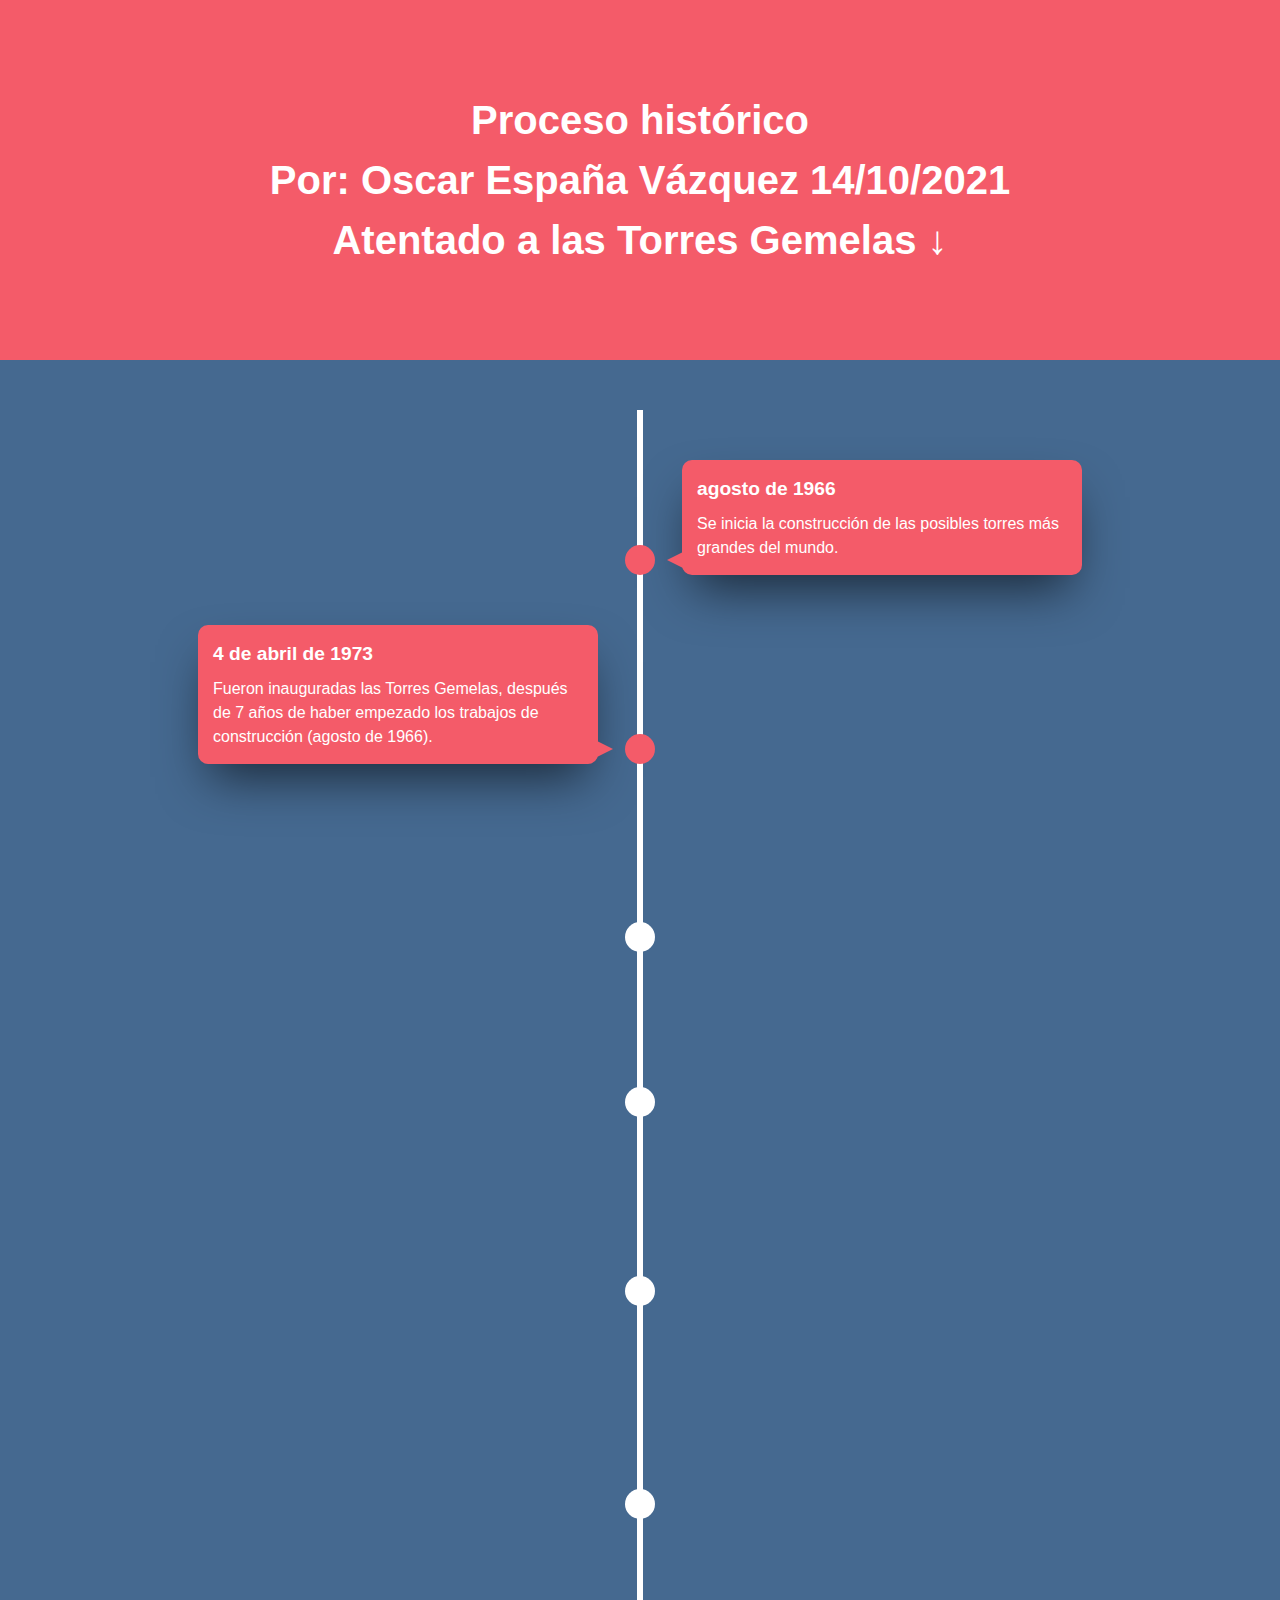
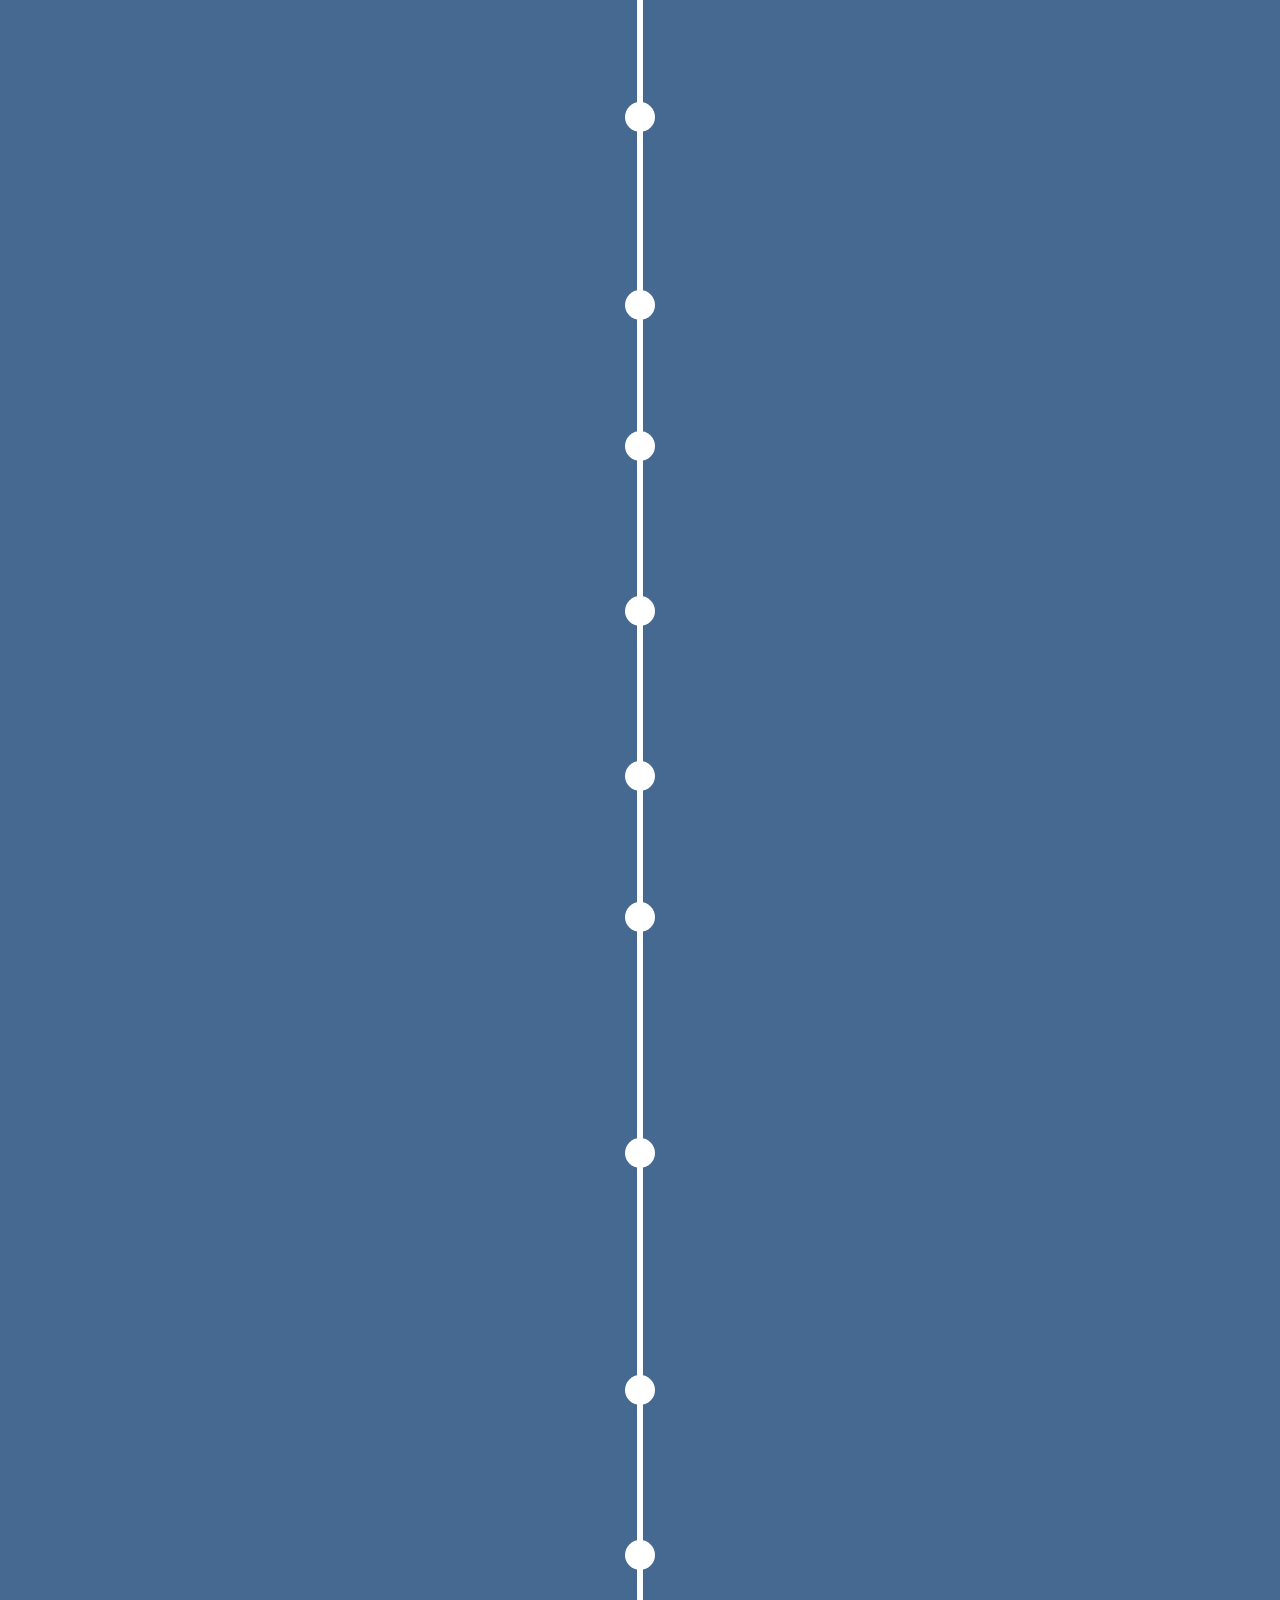
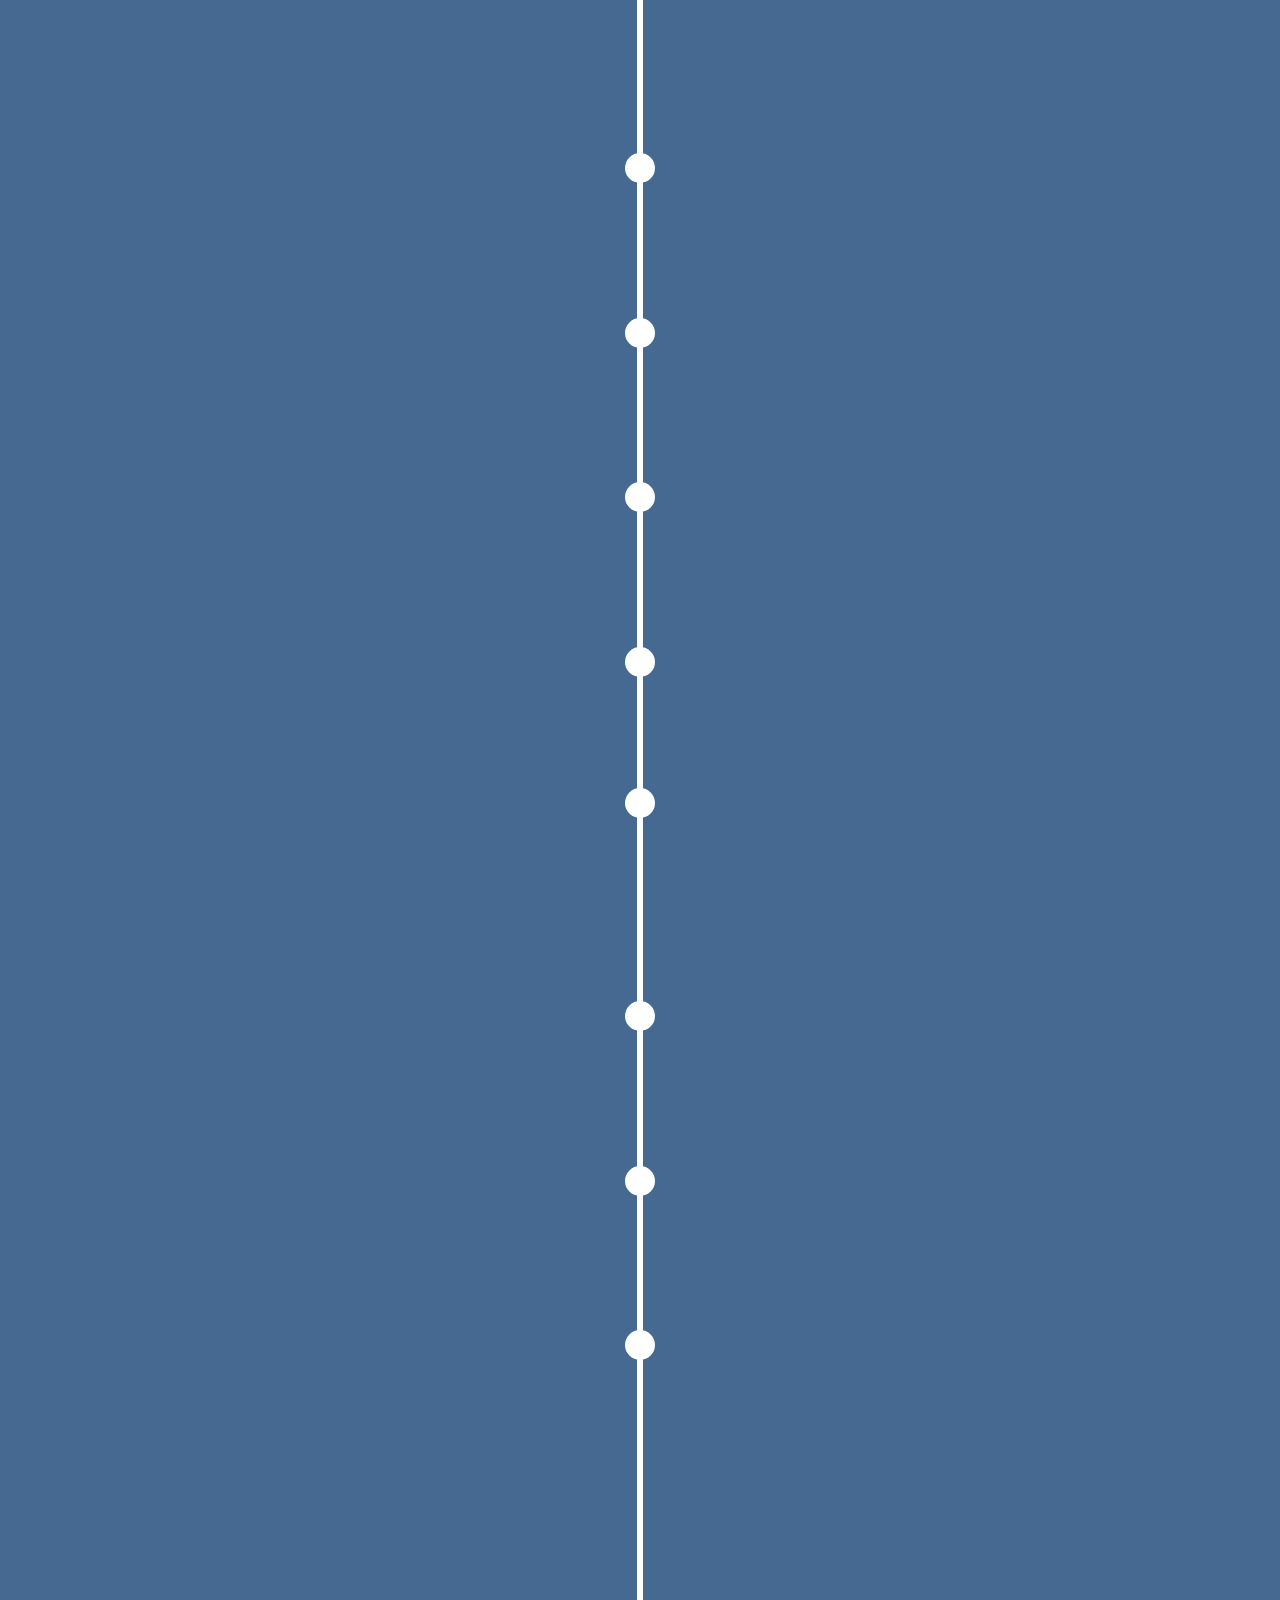
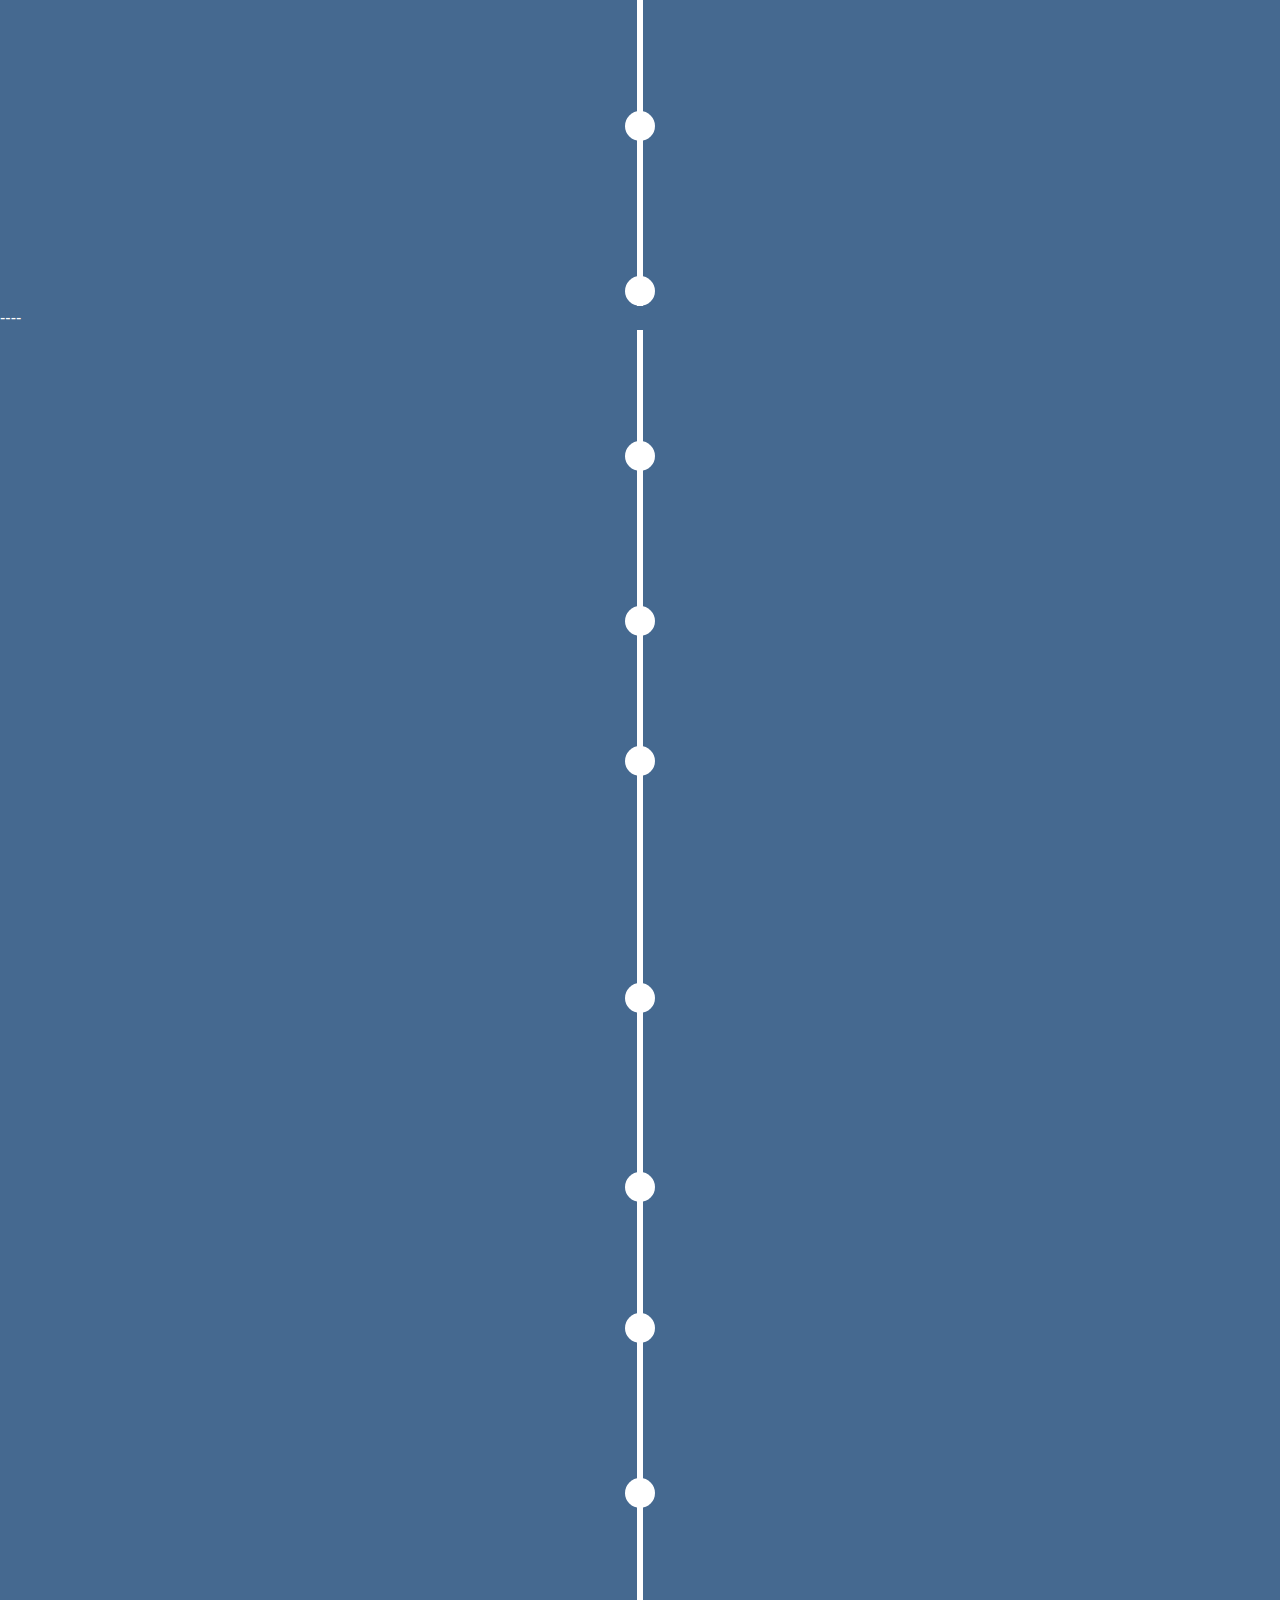
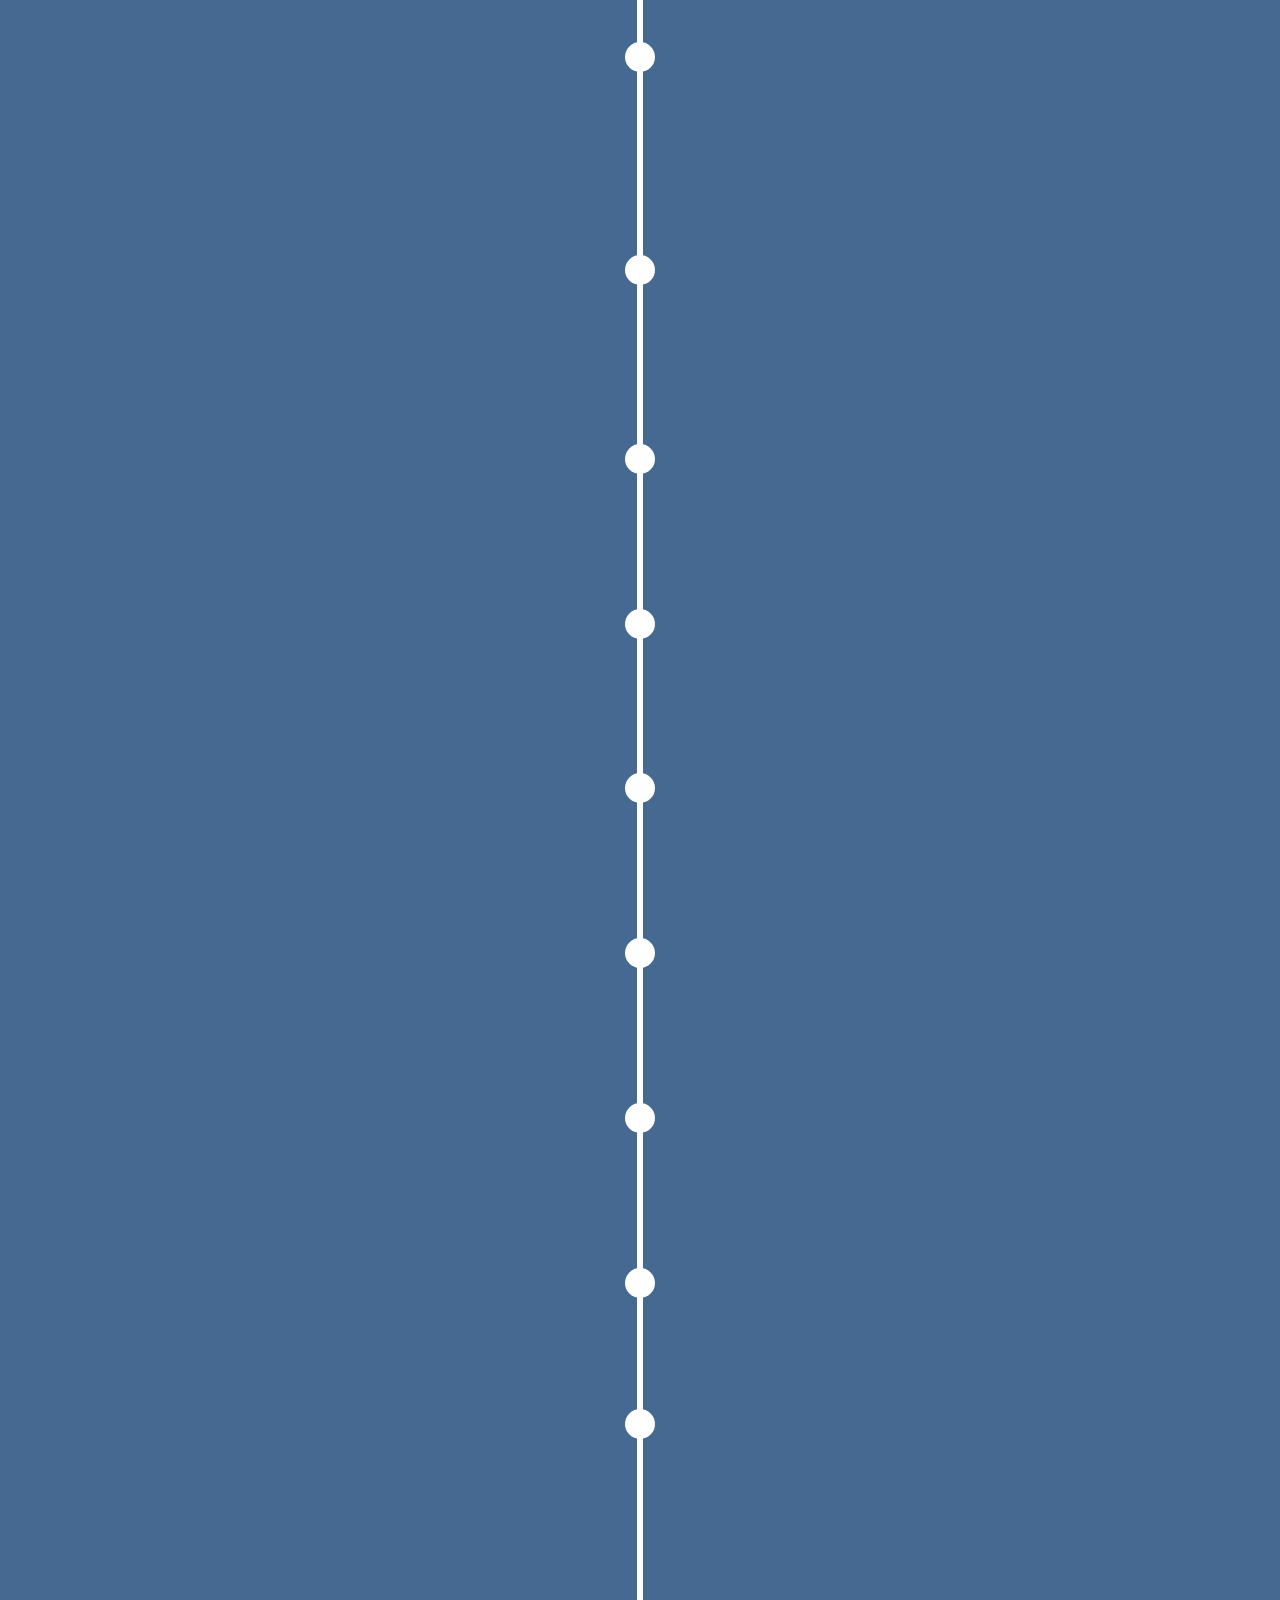
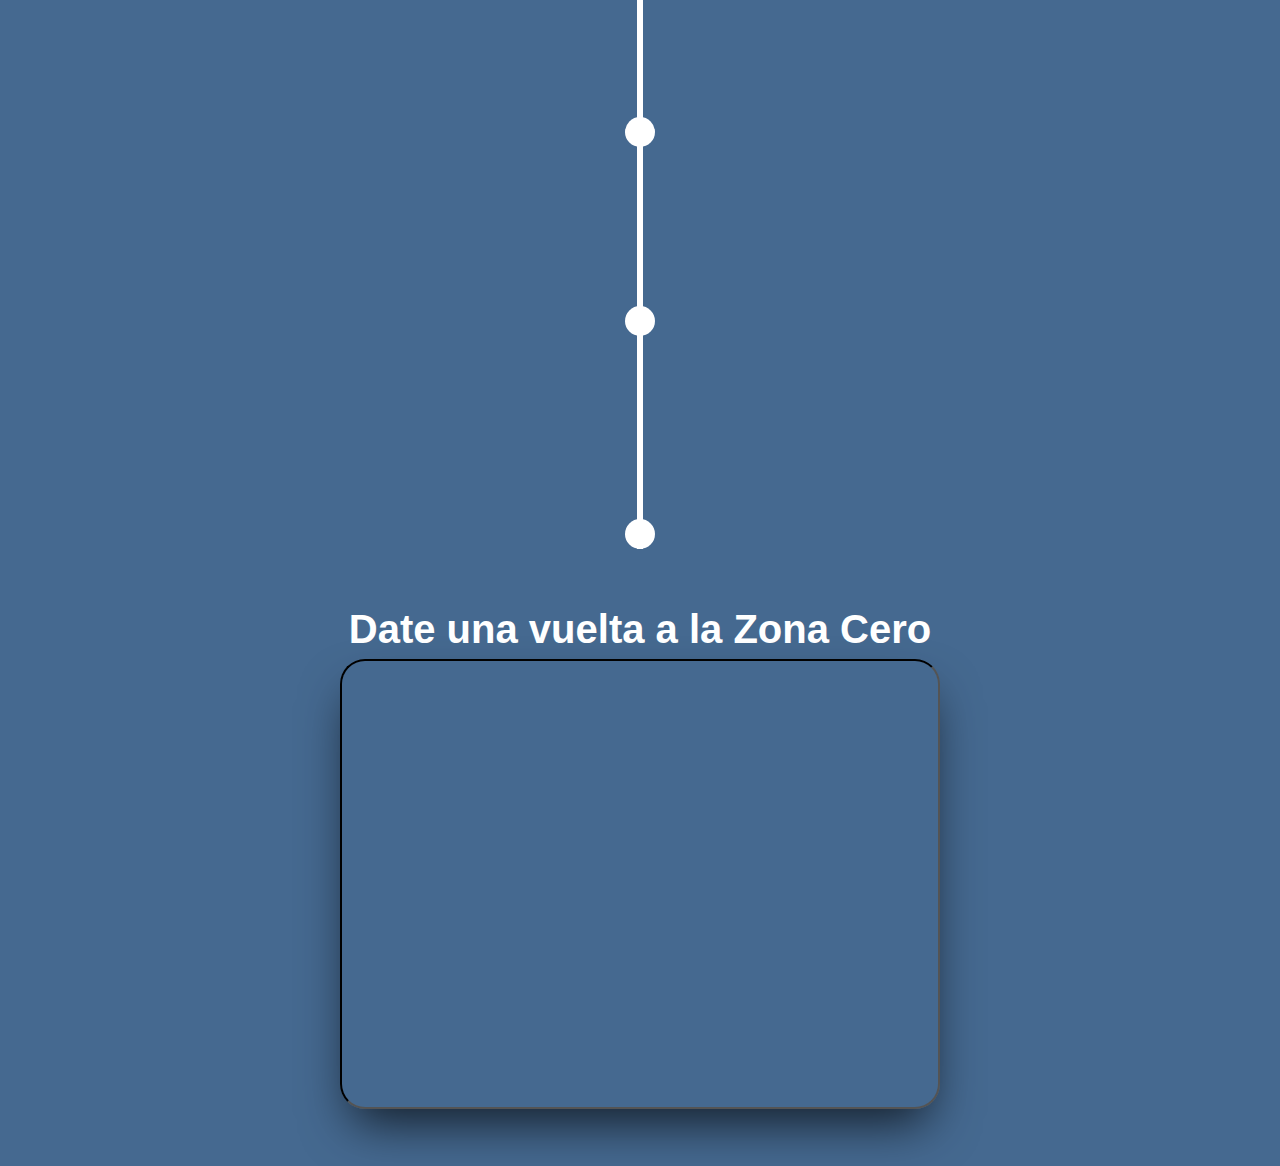
==== Por Oscar España/index.html @ f4afc99a "Add files via upload" ====
<!DOCTYPE html>
<html lang="en">
<head>
    <meta charset="UTF-8">
    <meta name="viewport" content="width=device-width, initial-scale=1.0">
    <link rel="stylesheet" href="css.css">
    <title>Document</title>
</head>
<body>
    <section class="intro">
        <div class="container">
          <h1>Proceso histórico <br>
            Por: Oscar España Vázquez 14/10/2021 <br>
            Atentado a las Torres Gemelas   &darr;</h1>
        </div>
      </section>
      
      <section class="timeline">
        <ul>
          <li>
            <div>
              <time>agosto de 1966</time> Se inicia la construcción de las posibles torres más grandes del mundo.
            </div>
          </li>
          <li>
            <div>
              <time>4 de abril de 1973</time>Fueron inauguradas las Torres Gemelas, después de 7 años de haber empezado los trabajos de construcción (agosto de 1966).
            </div>
          </li>
          <li>
            <div>
              <time>11 de septiempre 2001 07:59:</time>El vuelo 11 de American Airlines, un Boeing 767 con 92 personas a bordo, despega del Aeropuerto Internacional Logan de Boston hacia Los Ángeles
            </div>
          </li>
          <li>
            <div>
              <time>11 de septiempre 2001 08:12:</time>  El vuelo 11 de American Airlines es secuestrado por un grupo de terroristas
            </div>
          </li>
          <li>
            <div>
              <time>11 de septiempre 2001 08:14:</time>  El vuelo 175 de United Airlines, un Boeing 767 con 65 personas a bordo, despega del Aeropuerto Internacional Logan de Boston hacia Los Ángeles
            </div>
          </li>
          <li>
            <div>
              <time>11 de septiempre 2001 08:18:</time>  La azafata Betty Ong del vuelo 11 de American Airlines se comunica con la oficina de reservaciones de la compañía para informar que el avión ha sido secuestrado.
            </div>
          </li>
          <li>
            <div>
              <time>11 de septiempre 2001 08:20:</time> La FAA (La Administración Federal Aeronáutica) notifica al NORAD (Comando de Defensa del Aeroespacio Norteamericano) que existe una sospecha de secuestro del vuelo 11 de American.
            </div>
          </li>
          <li>
            <div>
              <time>11 de septiempre 2001 08:40:</time> El vuelo 93 de United Airlines, un Boeing 757 con 44 personas a bordo, despega del Aeropuerto Internacional de Newark hacia San Francisco
            </div>
          </li>
          <li>
            <div>
              <time>11 de septiempre 2001 08:42:</time> El vuelo 175 de United Airlines es secuestrado
            </div>
          </li>
          <li>
            <div>
              <time>11 de septiempre 2001 08:43:</time> La FAA notifica al NORAD que existe una sospecha de secuestro del vuelo 175 de United1​
            </div>
          </li>
          <li>
            <div>
              <time>11 de septiempre 2001 08:46:37:</time>  El vuelo 11 de American se estrella contra la Torre Norte del World Trade Center (WTC).
            </div>
          </li>
          <li>
            <div>
              <time>11 de septiempre 2001 08:54:</time>  El vuelo 77 de American Airlines es secuestrado
            </div>
          </li>
          <li>
            <div>
              <time>11 de septiempre 2001 09:03:57: </time>  El vuelo 175 de United impacta contra la Torre Sur del World Trade Center. El suceso es cubierto en directo por diversas cámaras de televisión que enfocaban a las Torres Gemelas a causa de la densa humareda que surgía de la Torre Norte.
            </div>
          </li>
          <li>
            <div>
              <time>11 de septiempre 2001 09:07:</time>El jefe de personal le avisa al presidente George W. Bush que embistieron la segunda torre y que Estados Unidos se encuentra bajo ataque. El presidente se encontraba reunido con unos niños de una escuela primaria de Sarasota (Florida)
            </div>
          </li>
          <li>
            <div>
              <time>11 de septiempre 2001 09:08: </time> La FAA prohíbe todos los despegues que se dirijan hacia o pasen sobre el espacio de Nueva York.
            </div>
          </li>
          <li>
            <div>
              <time>11 de septiempre 2001 09:10-09:25:</time>  Richard Clarke, encargado de la oficina anti-terrorista, organiza una videoconferencia desde la Casa Blanca entre los más altos jefes militares para organizar la respuesta
            </div>
          </li>
          <li>
            <div>
              <time>11 de septiempre 2001 09:21:</time>  Se cierran todos los túneles y puentes de la isla de Manhattan.
            </div>
          </li>
          <li>
            <div>
              <time>11 de septiempre 2001 09:24: </time> La FAA notifica al NORAD que existe una sospecha de secuestro del vuelo 77 de American
            </div>
          </li>
          <li>
            <div>
              <time>11 de septiempre 2001 09:26: </time>La FAA prohíbe el despegue de todos los aviones civiles que provengan de Boston
            </div>
          </li>
          <li>
            <div>
              <time>11 de septiempre 2001 09:27:</time> El vuelo 93 de United Airlines es secuestrado
            </div>
          </li>
          <li>
            <div>
              <time>11 de septiempre 2001 09:31:</time> El presidente George W. Bush pronuncia un discurso en la escuela primaria en la que se encuentra, informando que se trata aparentemente de un acto terrorista.
            </div>
          </li>
          <li>
            <div>
              <time>11 de septiempre 2001 09:34:</time>  El presidente George W. Bush sale de la escuela primaria de Sarasota hacia el aeropuerto
            </div>
          </li>
          <li>
            <div>
              <time>11 de septiempre 2001 09:37:46:</time>  El vuelo 77 de American Airlines se estrella contra el Pentágono
            </div>
          </li>
          <li>
            <div>
              <time>11 de septiempre 2001 09:45:</time>  Se prohíbe el despegue de cualquier avión de Estados Unidos, y se ordena el aterrizaje inmediato de todos los vuelos domésticos de Estados Unidos. La totalidad de vuelos procedentes de Europa y Canadá son desviados al espacio aéreo de Canadá, que en horas posteriores se ve obligada a cerrar su espacio aéreo ante la saturación que crea esta decisión. Mientras que a los vuelos internacionales provenientes del resto de América, de Asia, de África y de Oceanía no se les permite entrar en EE. UU. desde el espacio aéreo mexicano
            </div>
          </li>
          <li>
            <div>
              <time>11 de septiempre 2001 09:48:</time> El Congreso y el ala oeste de la Casa Blanca son evacuados
            </div>
          </li>----
          <li>
            <div>
              <time>11 de septiempre 2001 09:57: </time> El presidente Bush deja Florida
            </div>
          </li>
          <li>
            <div>
              <time>11 de septiempre 2001 09:57:</time>  La batalla por el vuelo 93 de United Airlines comienza
            </div>
          </li>
          <li>
            <div>
              <time>11 de septiempre 2001 09:59:</time>   Se Derrumba la Torre Sur
            </div>
          </li>
          <li>
            <div>
              <time>11 de septiempre 2001 10:03:11:</time>  El vuelo 93 de United cae en un campo de Pensilvania, debido a la lucha entre la tripulación y los pasajeros con los secuestradores por retomar el control del aparato. (Sobre este suceso 5 años más tarde se estrenó una película titulada "United 93")
            </div>
          </li>
          <li>
            <div>
              <time>11 de septiempre 2001 10:18:</time>  (Esta hubiera sido la hora en el que el vuelo 93 se hubiera estrellado contra el Capitolio de los Estados Unidos o la Casa Blanca)
            </div>
          </li>
          <li>
            <div>
              <time>11 de septiempre 2001 10:28:</time> Cae la Torre Norte
            </div>
          </li>
          <li>
            <div>
              <time>11 de septiempre 2001 11:04:</time> El edificio de las Naciones Unidas en Nueva York es evacuado
            </div>
          </li>
          <li>
            <div>
              <time>11 de septiempre 2001 11:45:</time>  El presidente Bush aterriza en la base aérea Barksdale en Luisiana
            </div>
          </li>
          <li>
            <div>
              <time>11 de septiempre 2001 12:36:</time>  La FAA prohíbe el despegue de todos los aviones en todo el país y pide a todos los aviones en el aire que se comuniquen y aterricen al aeropuerto más cercano
            </div>
          </li>
          <li>
            <div>
              <time>11 de septiempre 2001 13:04:</time>  El presidente Bush declara "Alerta a" en todo el país y se dirige a la nación a través de los medios de comunicación desde la base aérea Barksdale
            </div>
          </li>
          <li>
            <div>
              <time>11 de septiempre 2001 13:37:</time>  El presidente Bush deja la base Barksdale para dirigirse a la Base Offutt de la Fuerza Aérea
            </div>
          </li>
          <li>
            <div>
              <time>11 de septiempre 2001 14:51:</time> La Marina envía destructores misilísticos a Nueva York
            </div>
          </li>
          <li>
            <div>
              <time>11 de septiempre 2001 15:07: </time> El presidente Bush aterriza en la base aérea Offutt en Nebraska
            </div>
          </li>
          <li>
            <div>
              <time>11 de septiempre 2001 16:36:</time>   Bush deja la Base Offutt de la Fuerza Aérea, y a bordo del Air Force One regresa a Washington
            </div>
          </li>
          <li>
            <div>
              <time>11 de septiempre 2001 17:25:</time>  Se derrumba el edificio 7 de 47 pisos del World Trade Center
            </div>
          </li>
          <li>
            <div>
              <time>11 de septiempre 2001 19:00:</time>   Bush llega a la Casa Blanca
            </div>
          </li>
          <li>
            <div>
              <time>11 de septiempre 2001 20:30:</time>  El presidente estadounidense se dirige por tercera vez a la nación y al mundo entero, en un discurso televisado en el que asegura que los EE. UU. "no hará distinciones entre los que cometen los actos terroristas y los que les protegen o cobijan". Bush asegura que "el país perseguirá la paz, la libertad y la justicia y que los que pretendían crear el caos no lo han conseguido pues, somos una nación fuerte"
            </div>
          </li>
          <li>
            <div>
              <time>2006</time>El nuevo WTC empezó a construirse en el 2006, tras algunos años trabajando en el diseño, y se le conoce como la Zona Cero.
            </div>
          </li>
          <li>
            <div>
              <time> 2011</time>En el 2011, el último edificio que sufrió daños el día del atentado, el del Deutsche Bank, fue destruido totalmente. En ese momento empezaron a pensar en cómo sería el futuro WTC.
            </div>
          </li>
        </ul>
      </section>
      <center><h1>Date una vuelta a la Zona Cero</h1>

      <iframe style="border-radius: 25px; border-color: black;  --tw-shadow: 0 25px 50px -12px rgba(0, 0, 0, 0.726); box-shadow: var(--tw-ring-offset-shadow,0 0 rgba(0, 0, 0, 0.596)),var(--tw-ring-shadow,0 0 rgba(0, 0, 0, 0.404)),var(--tw-shadow);" src="https://www.google.com/maps/embed?pb=!4v1634252336352!6m8!1m7!1salIEmHv6x-me-VD_EdET3w!2m2!1d40.71193613624102!2d-74.01341066164146!3f46.51616634700442!4f6.498854213852212!5f0.7820865974627469" width="600" height="450" style="border:0;" allowfullscreen="" loading="lazy"></iframe>    
      </center>
      <script>
          (function () {
  "use strict";

  // define variables
  var items = document.querySelectorAll(".timeline li");

  // check if an element is in viewport
  // http://stackoverflow.com/questions/123999/how-to-tell-if-a-dom-element-is-visible-in-the-current-viewport
  function isElementInViewport(el) {
    var rect = el.getBoundingClientRect();
    return (
      rect.top >= 0 &&
      rect.left >= 0 &&
      rect.bottom <=
        (window.innerHeight || document.documentElement.clientHeight) &&
      rect.right <= (window.innerWidth || document.documentElement.clientWidth)
    );
  }

  function callbackFunc() {
    for (var i = 0; i < items.length; i++) {
      if (isElementInViewport(items[i])) {
        items[i].classList.add("in-view");
      }
    }
  }

  // listen for events
  window.addEventListener("load", callbackFunc);
  window.addEventListener("resize", callbackFunc);
  window.addEventListener("scroll", callbackFunc);
})();
      </script>
</body>
</html>
---- Por Oscar España/css.css ----
*,
*::before,
*::after {
  margin: 0;
  padding: 0;
  box-sizing: border-box;
}

body {
  font: normal 16px/1.5 "Helvetica Neue", sans-serif;
  background: #456990;
  color: #fff;
  overflow-x: hidden;
  padding-bottom: 50px;
}


/* INTRO SECTION
–––––––––––––––––––––––––––––––––––––––––––––––––– */

.intro {
  background: #f45b69;
  padding: 90px 0;
}

.container {
  width: 90%;
  max-width: 1200px;
  margin: 0 auto;
  text-align: center;
}

h1 {
  font-size: 2.5rem;
}


/* TIMELINE
–––––––––––––––––––––––––––––––––––––––––––––––––– */

.timeline ul {
  background: #456990;
  padding: 50px 0;
}

.timeline ul li {
  list-style-type: none;
  position: relative;
  width: 6px;
  margin: 0 auto;
  padding-top: 50px;
  background: #fff;
}

.timeline ul li::after {
  content: "";
  position: absolute;
  left: 50%;
  bottom: 0;
  transform: translateX(-50%);
  width: 30px;
  height: 30px;
  border-radius: 50%;
  background: inherit;
  z-index: 1;
}

.timeline ul li div {
  border-radius: 10px;
  position: relative;
  bottom: 0;
  width: 400px;
  padding: 15px;
  background: #f45b69;
  --tw-shadow: 0 25px 50px -12px rgba(0, 0, 0, 0.603);
  box-shadow: var(--tw-ring-offset-shadow,0 0 rgba(0, 0, 0, 0.596)),var(--tw-ring-shadow,0 0 rgba(0, 0, 0, 0.404)),var(--tw-shadow);

}

.timeline ul li div::before {
  content: "";
  position: absolute;
  bottom: 7px;
  width: 0;
  height: 0;
  border-style: solid;
}

.timeline ul li:nth-child(odd) div {
  left: 45px;
}

.timeline ul li:nth-child(odd) div::before {
  left: -15px;
  border-width: 8px 16px 8px 0;
  border-color: transparent #f45b69 transparent transparent;
}

.timeline ul li:nth-child(even) div {
  left: -439px;
}

.timeline ul li:nth-child(even) div::before {
  right: -15px;
  border-width: 8px 0 8px 16px;
  border-color: transparent transparent transparent #f45b69;
}

time {
  display: block;
  font-size: 1.2rem;
  font-weight: bold;
  margin-bottom: 8px;
}


/* EFFECTS
–––––––––––––––––––––––––––––––––––––––––––––––––– */

.timeline ul li::after {
  transition: background 0.5s ease-in-out;
}

.timeline ul li.in-view::after {
  background: #f45b69;
}

.timeline ul li div {
  visibility: hidden;
  opacity: 0;
  transition: all 0.5s ease-in-out;
}

.timeline ul li:nth-child(odd) div {
  transform: translate3d(200px, 0, 0);
}

.timeline ul li:nth-child(even) div {
  transform: translate3d(-200px, 0, 0);
}

.timeline ul li.in-view div {
  transform: none;
  visibility: visible;
  opacity: 1;
}


/* GENERAL MEDIA QUERIES
–––––––––––––––––––––––––––––––––––––––––––––––––– */

@media screen and (max-width: 900px) {
  .timeline ul li div {
    width: 250px;
  }
  .timeline ul li:nth-child(even) div {
    left: -289px;
    /*250+45-6*/
  }
}

@media screen and (max-width: 600px) {
  .timeline ul li {
    margin-left: 20px;
  }
  .timeline ul li div {
    width: calc(100vw - 91px);
  }
  .timeline ul li:nth-child(even) div {
    left: 45px;
  }
  .timeline ul li:nth-child(even) div::before {
    left: -15px;
    border-width: 8px 16px 8px 0;
    border-color: transparent #f45b69 transparent transparent;
  }
}


/* EXTRA/CLIP PATH STYLES
–––––––––––––––––––––––––––––––––––––––––––––––––– */
.timeline-clippy ul li::after {
  width: 40px;
  height: 40px;
  border-radius: 0;
}

.timeline-rhombus ul li::after {
  clip-path: polygon(50% 0%, 100% 50%, 50% 100%, 0% 50%);
}

.timeline-rhombus ul li div::before {
  bottom: 12px;
}

.timeline-star ul li::after {
  clip-path: polygon(
    50% 0%,
    61% 35%,
    98% 35%,
    68% 57%,
    79% 91%,
    50% 70%,
    21% 91%,
    32% 57%,
    2% 35%,
    39% 35%
  );
}

.timeline-heptagon ul li::after {
  clip-path: polygon(
    50% 0%,
    90% 20%,
    100% 60%,
    75% 100%,
    25% 100%,
    0% 60%,
    10% 20%
  );
}

.timeline-infinite ul li::after {
  animation: scaleAnimation 2s infinite;
}

@keyframes scaleAnimation {
  0% {
    transform: translateX(-50%) scale(1);
  }
  50% {
    transform: translateX(-50%) scale(1.25);
  }
  100% {
    transform: translateX(-50%) scale(1);
  }
}
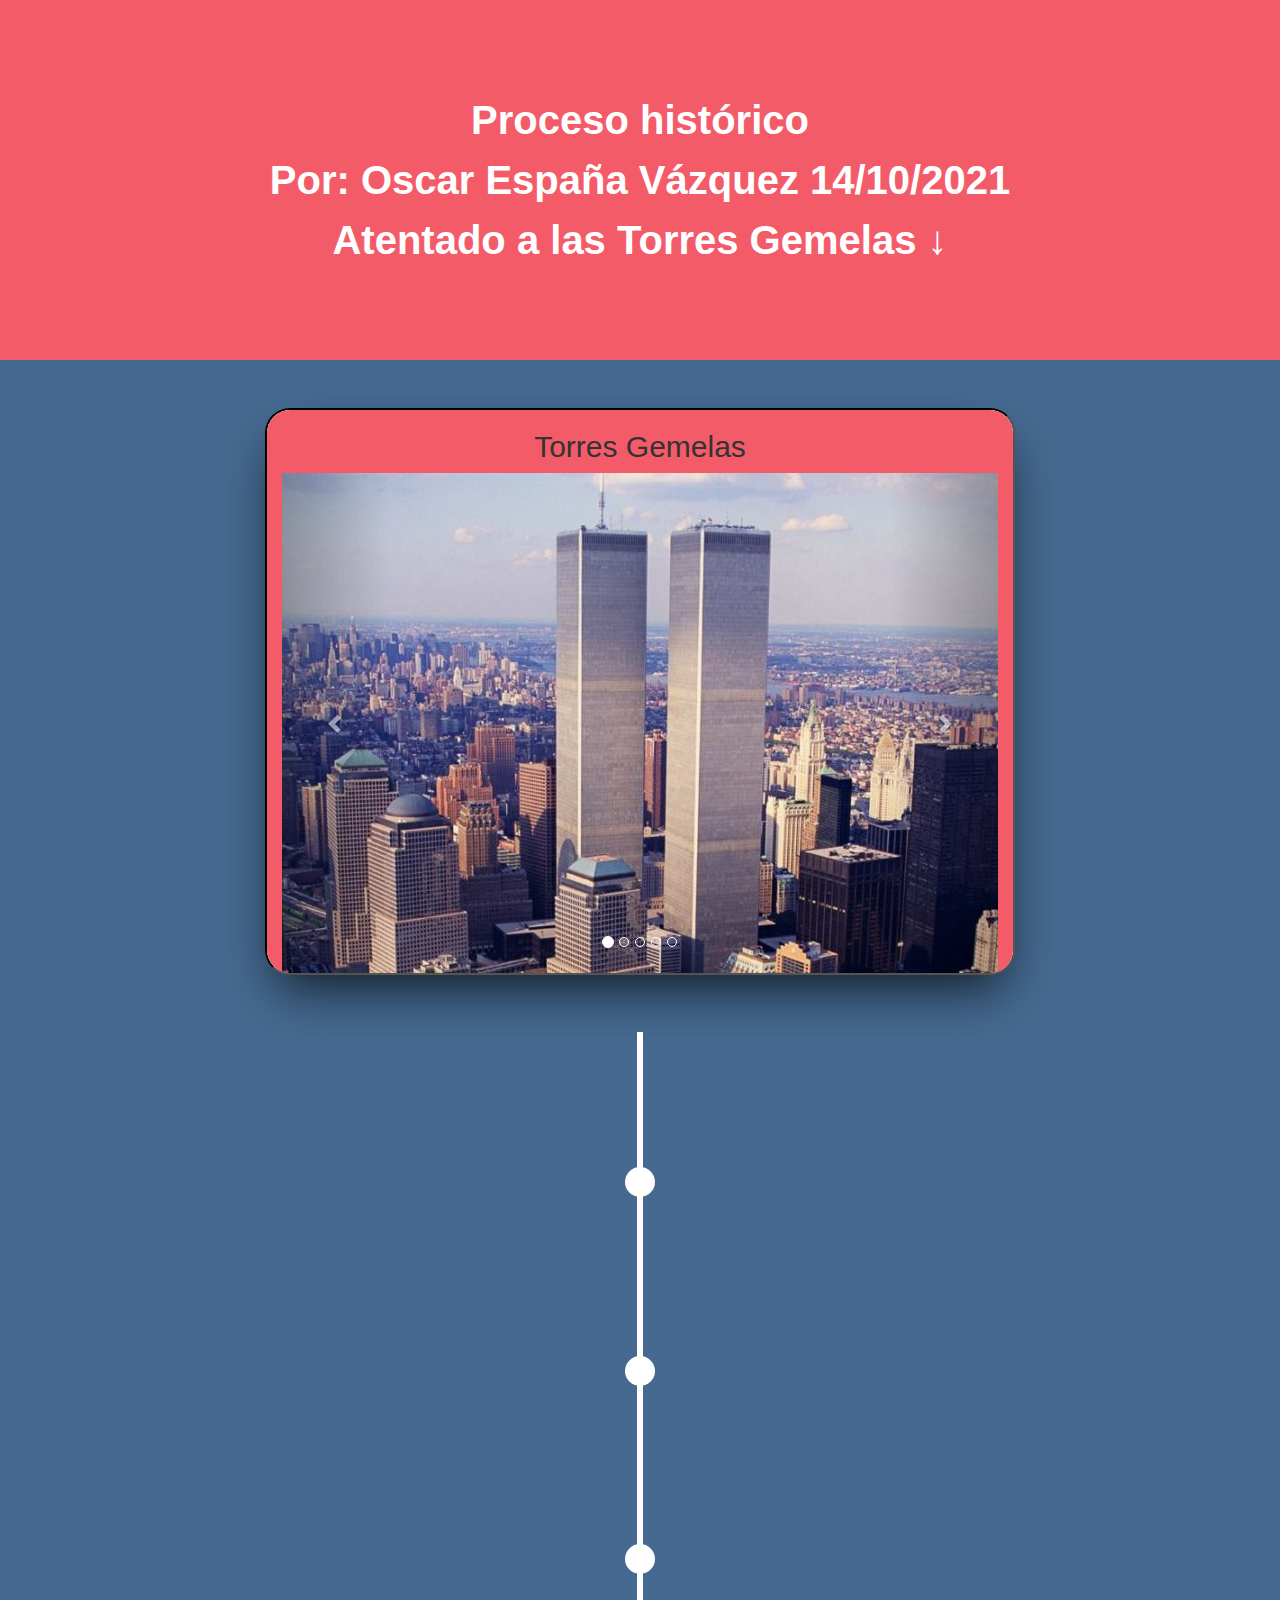
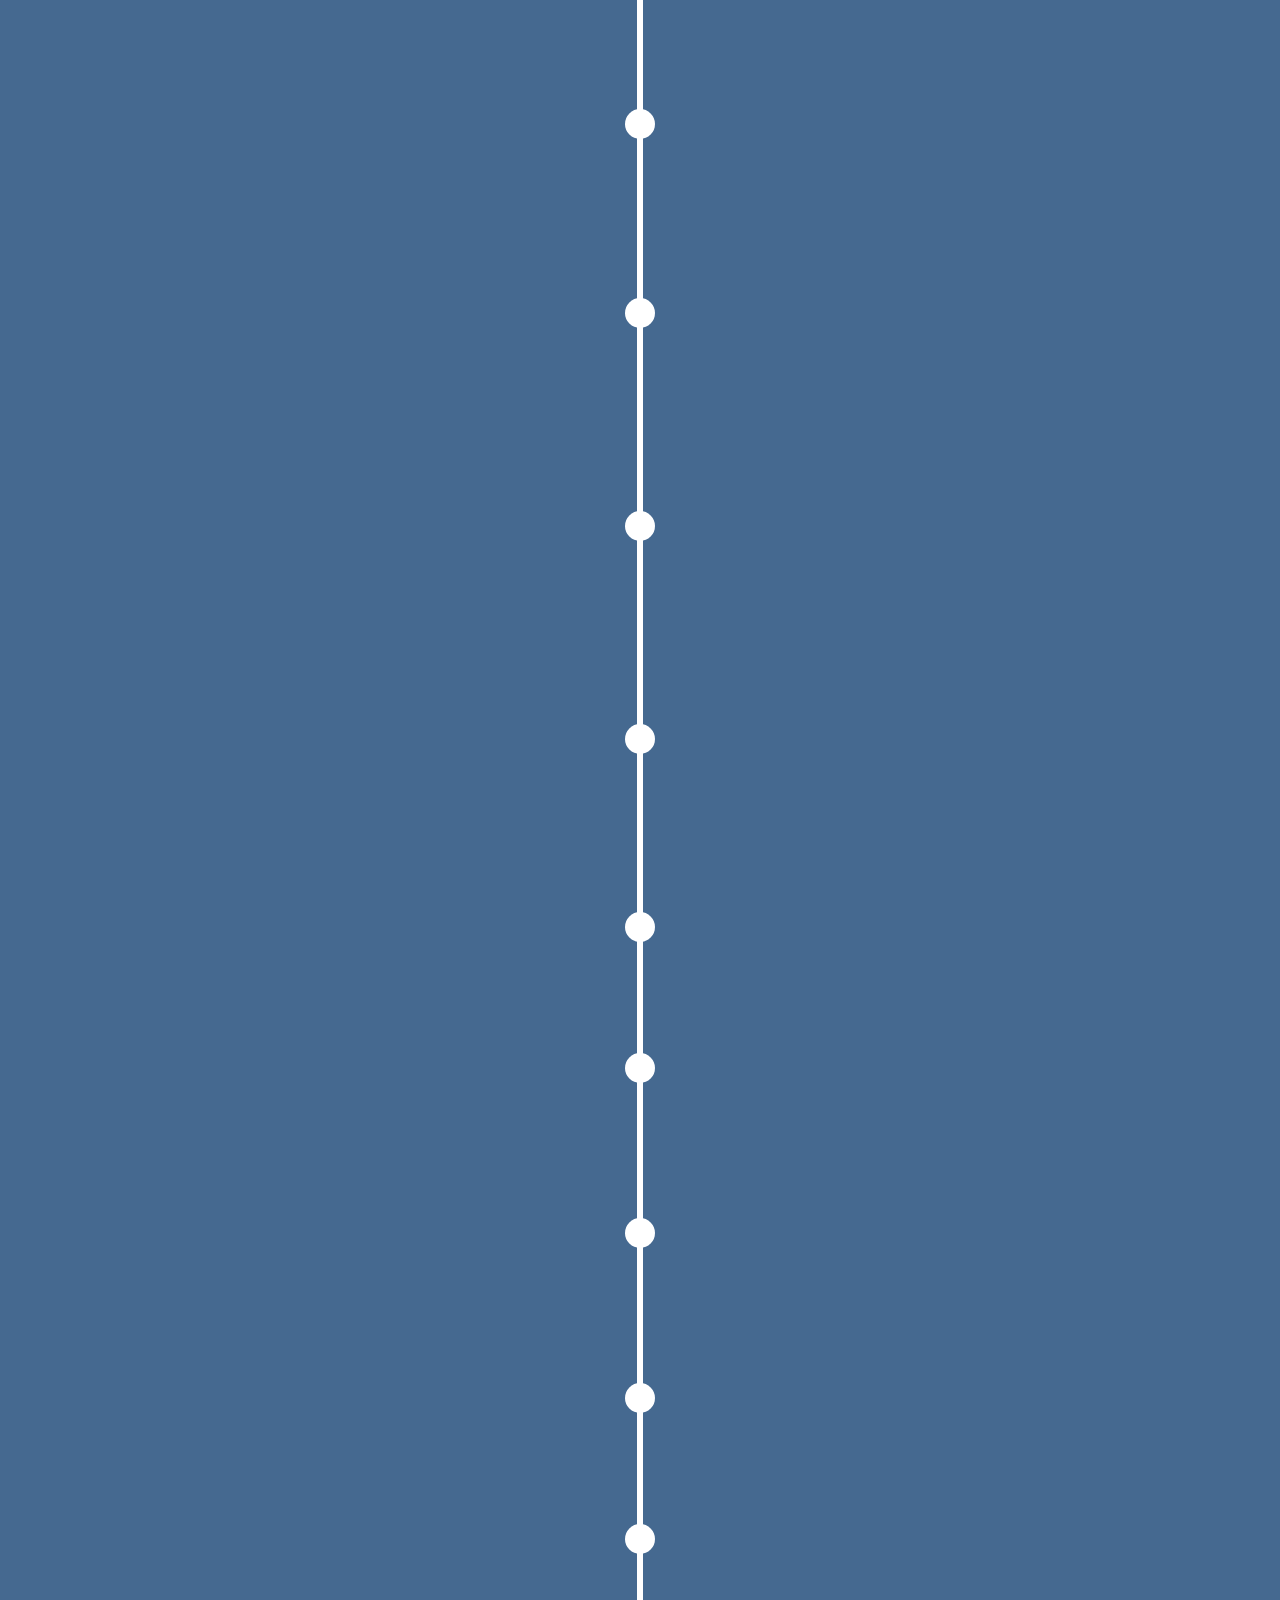
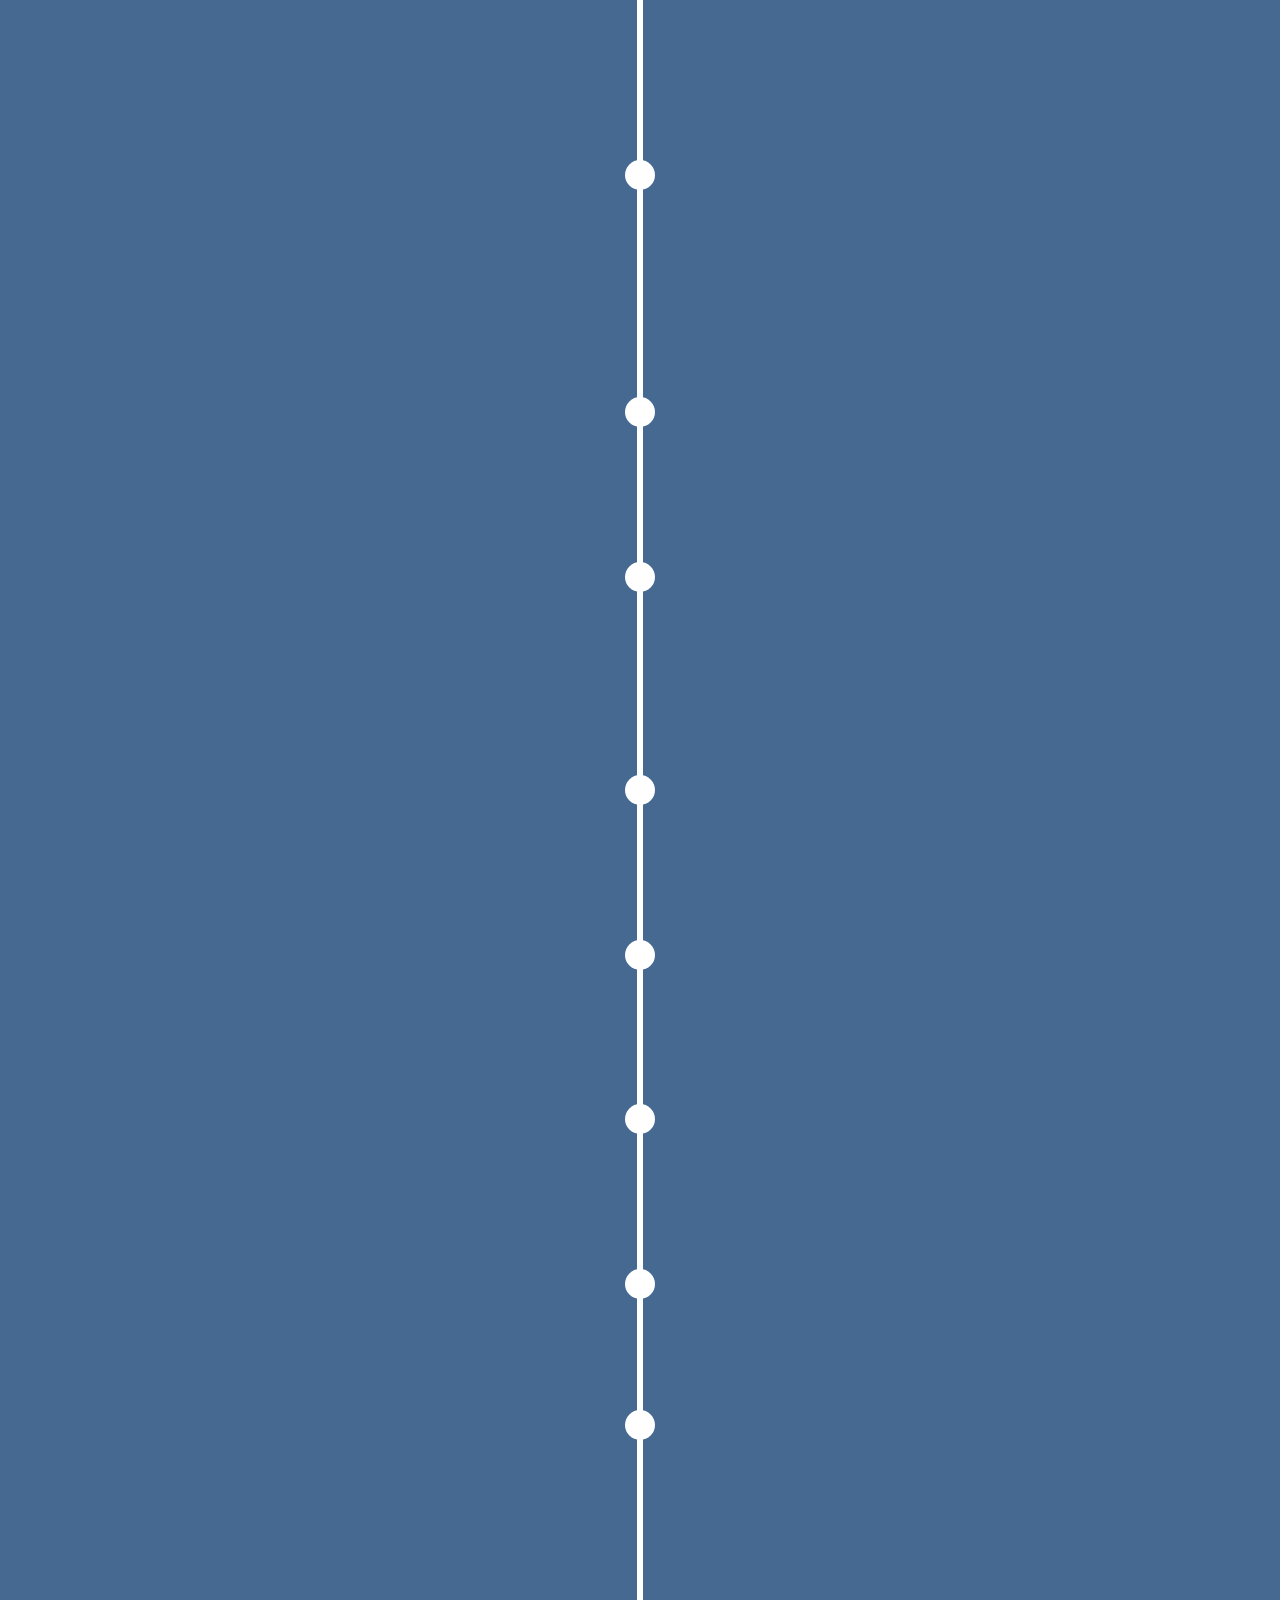
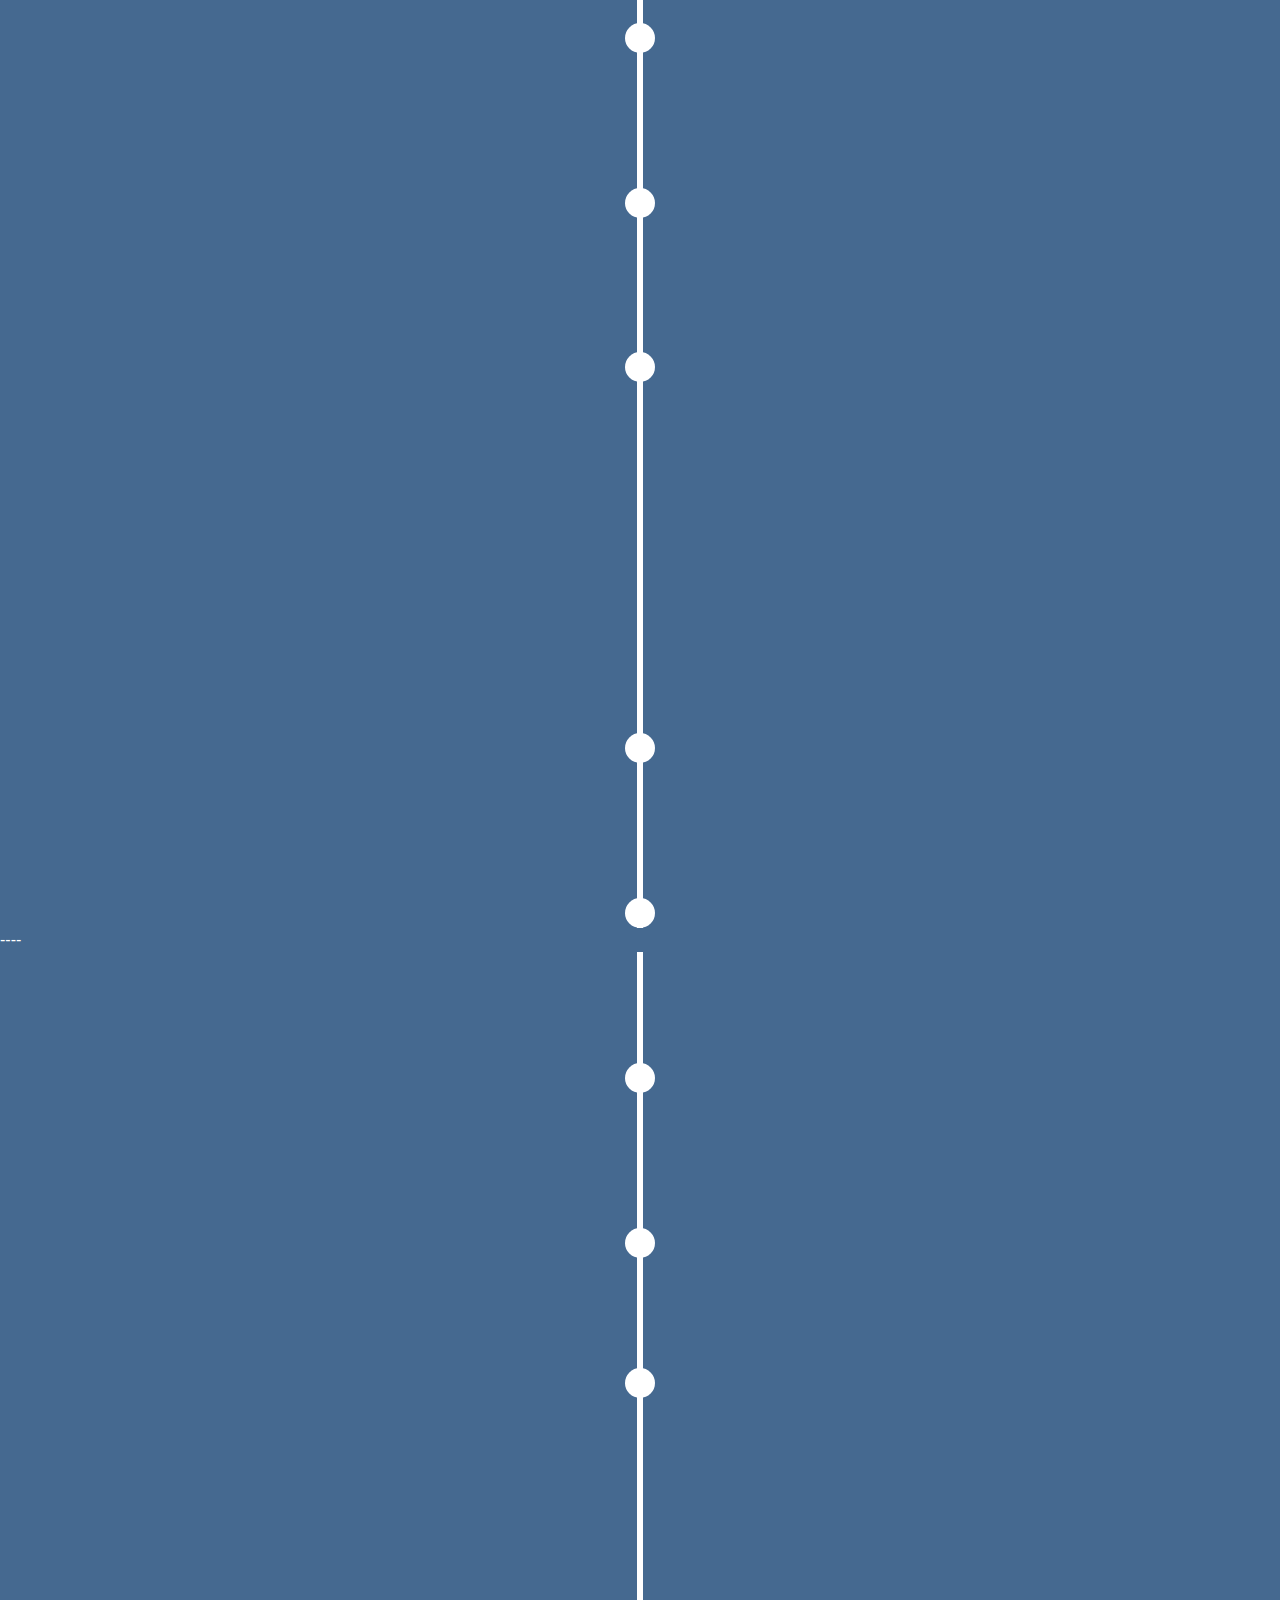
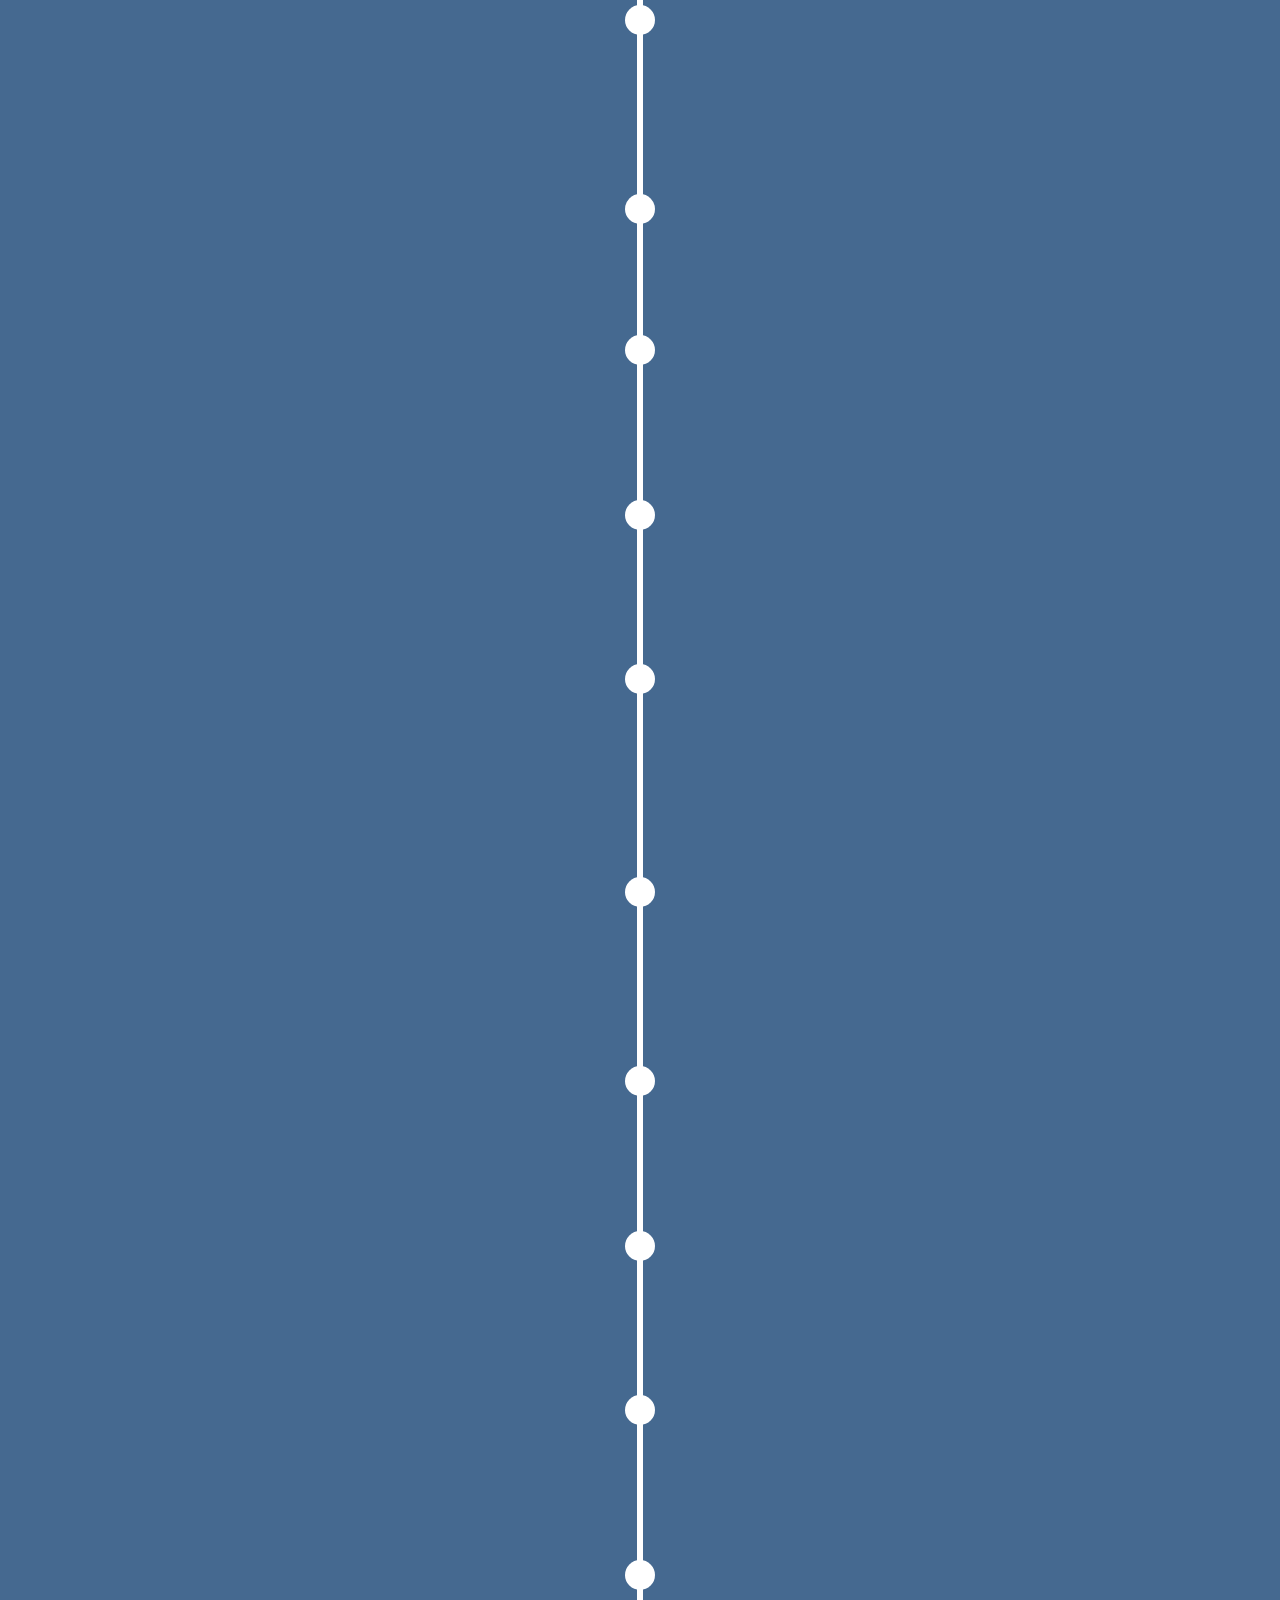
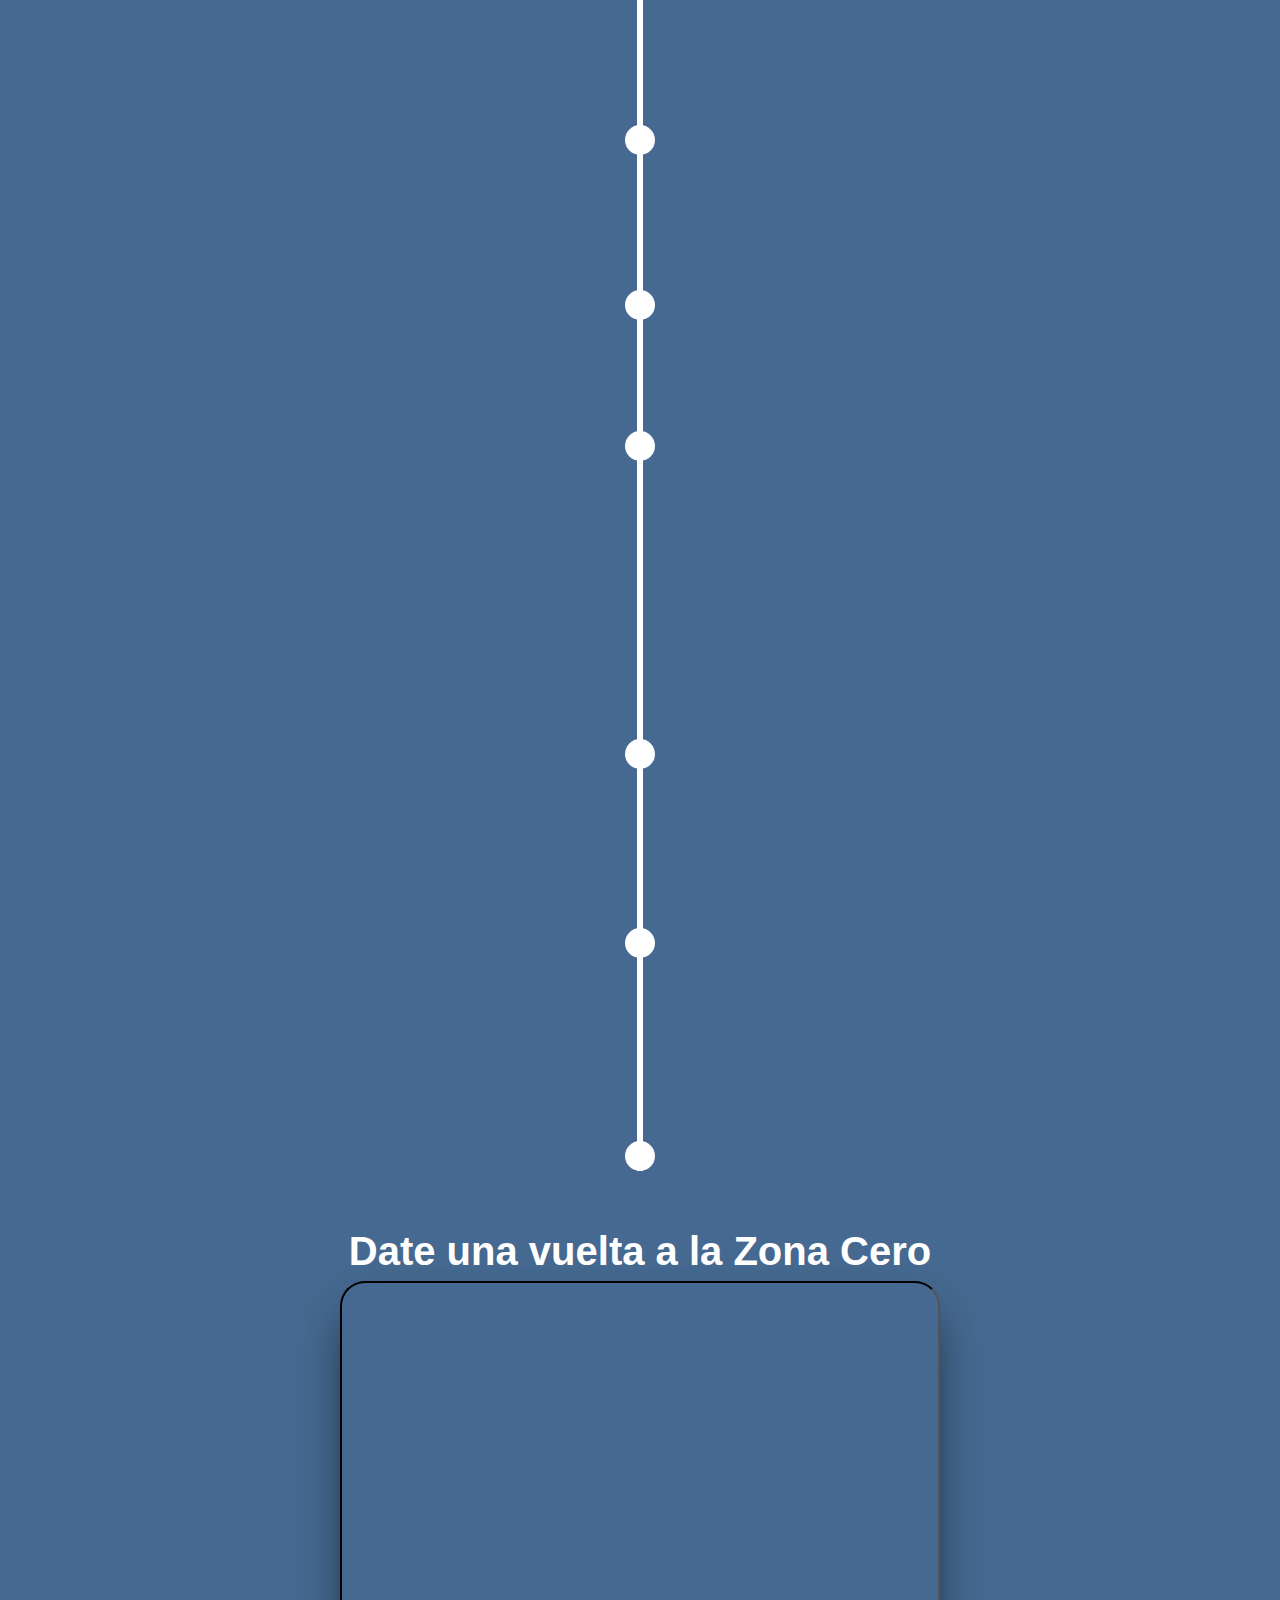
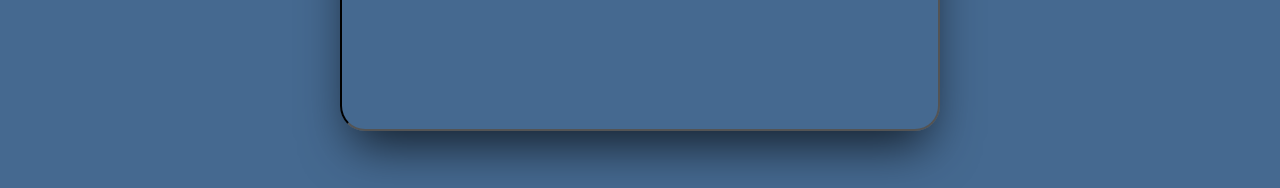
==== commit 480e0027: "Add files via upload" ====
--- a/Por Oscar España/index.html
+++ b/Por Oscar España/index.html
@@ -14,7 +14,11 @@
             Atentado a las Torres Gemelas   &darr;</h1>
         </div>
       </section>
-      
+      <br>
+      <br>
+      <center>
+      <iframe src="carusel.html" style="border-radius: 25px; border-color: black;  --tw-shadow: 0 25px 50px -12px rgba(0, 0, 0, 0.726); box-shadow: var(--tw-ring-offset-shadow,0 0 rgba(0, 0, 0, 0.596)),var(--tw-ring-shadow,0 0 rgba(0, 0, 0, 0.404)),var(--tw-shadow);" width="750px" height="567px"></iframe>
+      </center>
       <section class="timeline">
         <ul>
           <li>
